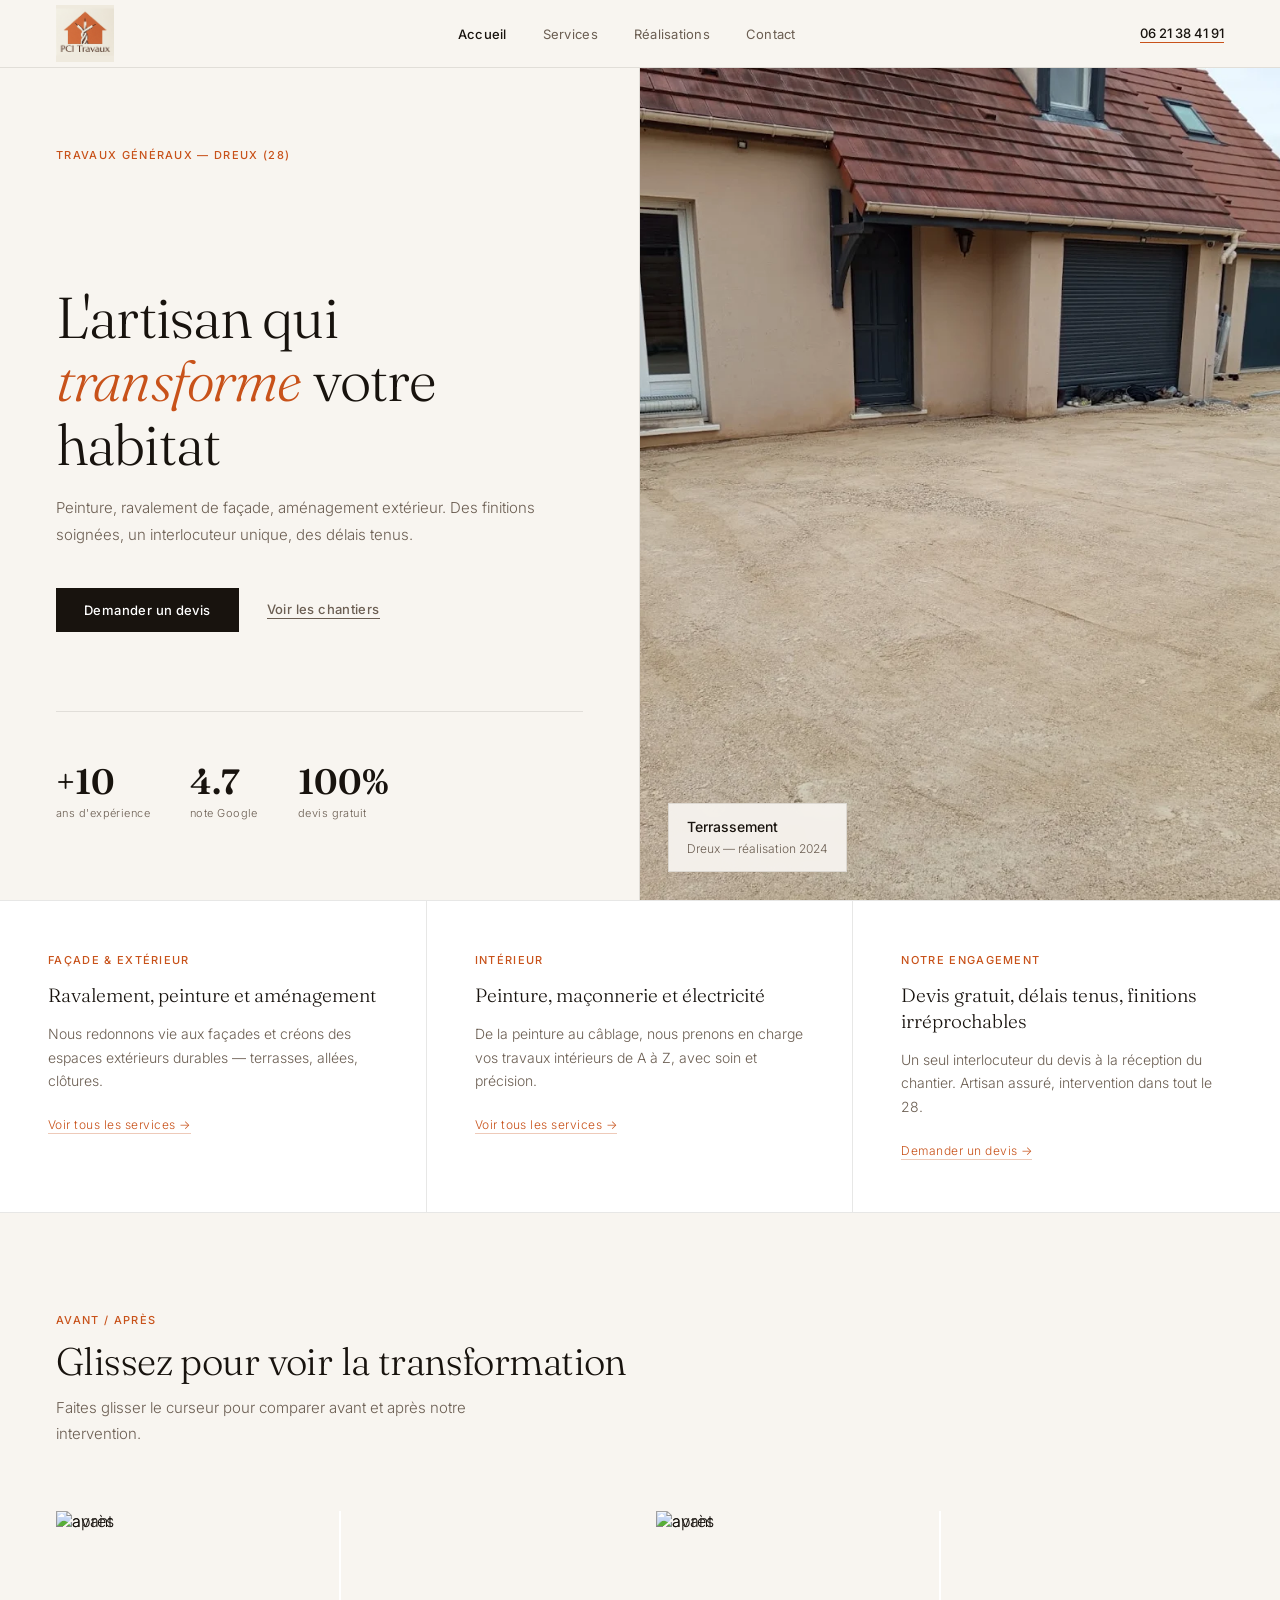
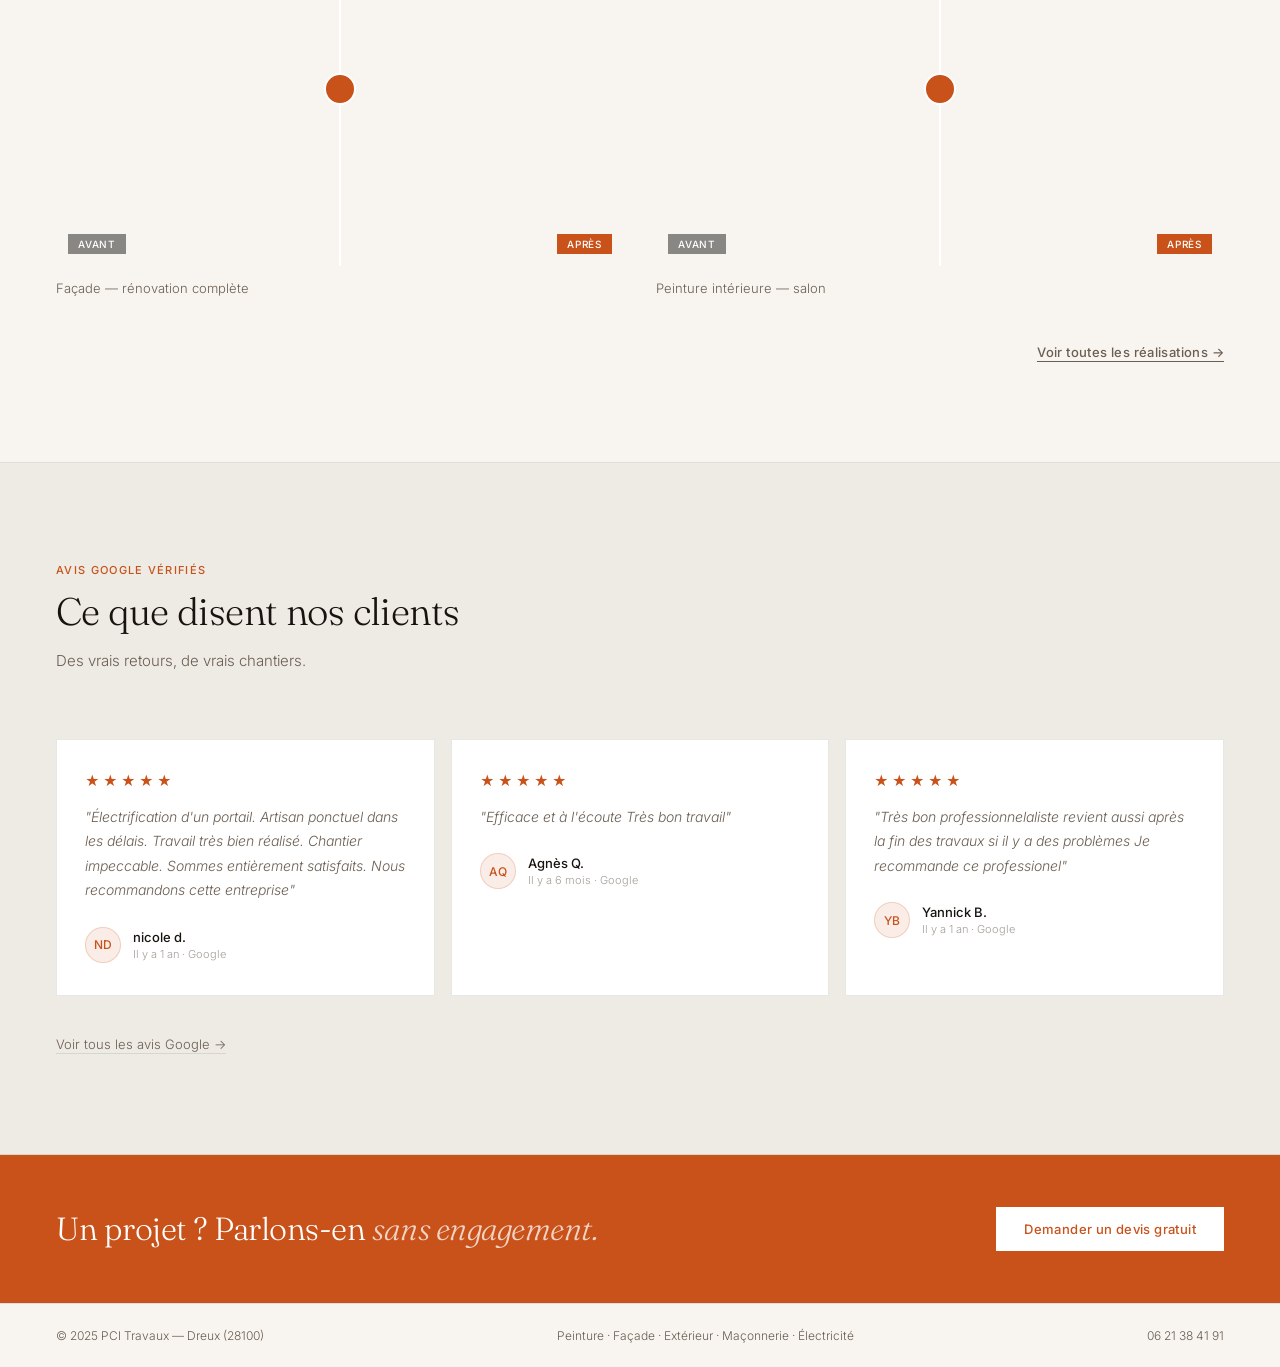
==== index.html @ 15e11863 "premier commit" ====
<!DOCTYPE html>
<html lang="fr">
<head>
<meta charset="UTF-8">
<meta name="viewport" content="width=device-width, initial-scale=1.0">
<title>PCI Travaux — Peinture, Façade, Aménagement à Dreux</title>
<link rel="stylesheet" href="style.css">
<style>

/* ── NAV LOGO IMAGE ── */
nav .logo {
  height: var(--nav-h);
  padding: 10px 0;
  display: flex;
  align-items: center;
}
nav .logo img {
  height: 120%;
  width: auto;
  display: block;
  object-fit: contain;
}

/* ── HERO ── */
.hero {
  display: grid;
  grid-template-columns: 1fr 1fr;
  min-height: calc(100vh - var(--nav-h));
}
.hero-left {
  padding: 80px 56px;
  display: flex;
  flex-direction: column;
  justify-content: space-between;
  border-right: 1px solid var(--line);
}
.hero-left h1 { margin: 2rem 0 1.2rem; }
.hero-left .lead { margin-bottom: 2.5rem; }
.hero-actions { display: flex; align-items: center; gap: 28px; }
.hero-stats {
  display: flex;
  gap: 40px;
  padding-top: 3rem;
  border-top: 1px solid var(--line);
}
.stat-num {
  display: block;
  font-family: 'Fraunces', serif;
  font-size: 2.2rem;
  font-weight: 600;
  color: var(--dark);
}
.stat-lbl {
  display: block;
  font-size: 11px;
  color: var(--mid);
  letter-spacing: .04em;
  margin-top: 3px;
}
.hero-right { position: relative; overflow: hidden; }
.hero-right img { width: 100%; height: 100%; object-fit: cover; display: block; }
.hero-caption {
  position: absolute;
  bottom: 28px; left: 28px;
  background: rgba(248,245,240,0.93);
  backdrop-filter: blur(6px);
  padding: 14px 18px;
  border: 1px solid var(--line);
}
.hero-caption strong { display: block; font-size: 14px; font-weight: 500; margin-bottom: 2px; }
.hero-caption span { font-size: 12px; color: var(--mid); }

/* ── INTRO CLAIRE — 3 colonnes ── */
.intro-band {
  display: grid;
  grid-template-columns: 1fr 1fr 1fr;
  border-top: 1px solid var(--line);
  border-bottom: 1px solid var(--line);
  background: #fff;
}
.intro-col {
  padding: 52px 48px;
  border-right: 1px solid var(--line);
}
.intro-col:last-child { border-right: none; }
.intro-col .eyebrow { margin-bottom: 1rem; }
.intro-col h3 {
  font-family: 'Fraunces', serif;
  font-size: 1.2rem;
  font-weight: 300;
  color: var(--dark);
  margin-bottom: .8rem;
  line-height: 1.35;
}
.intro-col p {
  font-size: 14px;
  color: var(--mid);
  line-height: 1.7;
}
.intro-col a {
  display: inline-block;
  margin-top: 1.5rem;
  font-size: 12px;
  color: var(--o);
  text-decoration: none;
  letter-spacing: .04em;
  border-bottom: 1px solid rgba(200,82,26,.3);
  padding-bottom: 1px;
  transition: border-color .15s;
}
.intro-col a:hover { border-color: var(--o); }

/* ── AVANT/APRÈS ── */
.ba-section {
  padding: 100px 56px;
  border-bottom: 1px solid var(--line);
  background: var(--bg);
}
.ba-section h2 { margin: .8rem 0 .8rem; }
.ba-section .lead { margin-bottom: 4rem; max-width: 480px; }

.ba-grid {
  display: grid;
  grid-template-columns: 1fr 1fr;
  gap: 32px;
}
.ba-wrap {
  position: relative;
  aspect-ratio: 16/10;
  overflow: hidden;
  cursor: col-resize;
  user-select: none;
}
.ba-before, .ba-after { position: absolute; inset: 0; }
.ba-after { clip-path: inset(0 50% 0 0); }
.ba-before img, .ba-after img {
  width: 100%; height: 100%;
  object-fit: cover;
  display: block;
  pointer-events: none;
}
.ba-handle {
  position: absolute; top: 0; bottom: 0;
  width: 2px; background: #fff;
  left: 50%; transform: translateX(-50%); z-index: 4;
}
.ba-handle::after {
  content: '';
  position: absolute; top: 50%; left: 50%;
  transform: translate(-50%, -50%);
  width: 32px; height: 32px;
  border-radius: 50%;
  background: var(--o); border: 2px solid #fff;
}
.ba-lbl {
  position: absolute; bottom: 12px;
  font-size: 10px; font-weight: 500;
  letter-spacing: .08em; text-transform: uppercase;
  padding: 4px 10px; color: #fff; z-index: 5;
}
.ba-lbl.b { left: 12px; background: rgba(0,0,0,.45); }
.ba-lbl.a { right: 12px; background: var(--o); }
.ba-title { margin-top: 14px; font-size: 13px; color: var(--mid); }
.ba-footer { margin-top: 3rem; display: flex; justify-content: flex-end; }

/* ── AVIS — fond pierre claire ── */
.reviews-section {
  background: #EEEAE4;
  padding: 100px 56px;
  border-bottom: 1px solid var(--line);
}
.reviews-section .eyebrow { color: var(--o); }
.reviews-section h2 { color: var(--dark); margin: .8rem 0 1rem; }
.reviews-section .lead { color: var(--mid); margin-bottom: 4rem; }

.r-grid {
  display: grid;
  grid-template-columns: repeat(3, 1fr);
  gap: 16px;
}
.r-card {
  background: #fff;
  padding: 32px 28px;
  border: 1px solid var(--line);
}
.r-stars { color: var(--o); font-size: 14px; letter-spacing: 3px; margin-bottom: 16px; }
.r-text {
  font-size: 14px;
  color: var(--mid);
  line-height: 1.75;
  font-style: italic;
  margin-bottom: 24px;
}
.r-author { display: flex; align-items: center; gap: 12px; }
.r-av {
  width: 36px; height: 36px;
  border-radius: 50%;
  background: rgba(200,82,26,.1);
  font-size: 12px; font-weight: 500;
  color: var(--o);
  display: flex; align-items: center; justify-content: center;
  flex-shrink: 0;
  border: 1px solid rgba(200,82,26,.2);
}
.r-name { font-size: 13px; font-weight: 500; color: var(--dark); }
.r-date { font-size: 11px; color: var(--mid); margin-top: 2px; opacity: .6; }
.r-more {
  display: inline-flex;
  align-items: center;
  gap: 6px;
  margin-top: 2.5rem;
  font-size: 13px;
  color: var(--mid);
  text-decoration: none;
  border-bottom: 1px solid var(--line);
  padding-bottom: 1px;
  transition: color .15s;
}
.r-more:hover { color: var(--dark); }

/* ── CTA ── */
.cta-band {
  display: flex;
  align-items: center;
  justify-content: space-between;
  padding: 52px 56px;
  background: var(--o);
}
.cta-band h2 {
  font-size: clamp(1.4rem, 2.5vw, 2rem);
  color: #fff;
}
.cta-band h2 span {
  font-style: italic;
  opacity: .75;
}
.btn-cta {
  display: inline-block;
  padding: 14px 28px;
  background: #fff;
  color: var(--o);
  font-size: 13px;
  font-weight: 500;
  letter-spacing: .03em;
  text-decoration: none;
  transition: background .2s, color .2s;
  white-space: nowrap;
  flex-shrink: 0;
}
.btn-cta:hover { background: var(--dark); color: #fff; }

/* ── RESPONSIVE ── */
@media (max-width: 900px) {
  .hero { grid-template-columns: 1fr; }
  .hero-left { padding: 48px 20px; border-right: none; }
  .hero-right { height: 260px; }
  .intro-band { grid-template-columns: 1fr; }
  .intro-col { padding: 36px 20px; border-right: none; border-bottom: 1px solid var(--line); }
  .ba-section, .reviews-section { padding: 60px 20px; }
  .ba-grid { grid-template-columns: 1fr; gap: 40px; }
  .r-grid { grid-template-columns: 1fr; }
  .cta-band { flex-direction: column; gap: 24px; text-align: center; padding: 40px 20px; }
}
</style>
</head>
<body>

<nav>
  <a href="index.html" class="logo">
    <img src="/img/logo pci.png" alt="PCI Travaux">
  </a>
  <ul class="nav-links">
    <li><a href="index.html" class="active">Accueil</a></li>
    <li><a href="services.html">Services</a></li>
    <li><a href="realisations.html">Réalisations</a></li>
    <li><a href="contact.html">Contact</a></li>
  </ul>
  <a href="tel:0621384191" class="nav-tel">06 21 38 41 91</a>
</nav>

<!-- HERO -->
<section class="hero">
  <div class="hero-left">
    <span class="eyebrow">Travaux généraux — Dreux (28)</span>
    <div>
      <h1>L'artisan qui <i>transforme</i> votre habitat</h1>
      <p class="lead">Peinture, ravalement de façade, aménagement extérieur. Des finitions soignées, un interlocuteur unique, des délais tenus.</p>
      <div class="hero-actions">
        <a href="contact.html" class="btn btn-dark">Demander un devis</a>
        <a href="realisations.html" class="btn btn-ghost">Voir les chantiers</a>
      </div>
    </div>
    <div class="hero-stats">
      <div><span class="stat-num">+10</span><span class="stat-lbl">ans d'expérience</span></div>
      <div><span class="stat-num">4.7</span><span class="stat-lbl">note Google</span></div>
      <div><span class="stat-num">100%</span><span class="stat-lbl">devis gratuit</span></div>
    </div>
  </div>
  <div class="hero-right">
    <img src="/img/hero.webp" alt="Terrassement PCI Travaux">
    <div class="hero-caption">
      <strong>Terrassement</strong>
      <span>Dreux — réalisation 2024</span>
    </div>
  </div>
</section>

<!-- INTRO CLAIRE — 3 colonnes -->
<div class="intro-band">
  <div class="intro-col">
    <div class="eyebrow">Façade & extérieur</div>
    <h3>Ravalement, peinture et aménagement</h3>
    <p>Nous redonnons vie aux façades et créons des espaces extérieurs durables — terrasses, allées, clôtures.</p>
    <a href="services.html">Voir tous les services →</a>
  </div>
  <div class="intro-col">
    <div class="eyebrow">Intérieur</div>
    <h3>Peinture, maçonnerie et électricité</h3>
    <p>De la peinture au câblage, nous prenons en charge vos travaux intérieurs de A à Z, avec soin et précision.</p>
    <a href="services.html">Voir tous les services →</a>
  </div>
  <div class="intro-col">
    <div class="eyebrow">Notre engagement</div>
    <h3>Devis gratuit, délais tenus, finitions irréprochables</h3>
    <p>Un seul interlocuteur du devis à la réception du chantier. Artisan assuré, intervention dans tout le 28.</p>
    <a href="contact.html">Demander un devis →</a>
  </div>
</div>

<!-- AVANT/APRÈS -->
<section class="ba-section">
  <div class="eyebrow">Avant / après</div>
  <h2>Glissez pour voir la transformation</h2>
  <p class="lead">Faites glisser le curseur pour comparer avant et après notre intervention.</p>

  <div class="ba-grid">
    <div class="ba-block">
      <div class="ba-wrap" id="s1">
        <div class="ba-before"><img src="https://images.unsplash.com/photo-1558618666-fcd25c85cd64?w=900&q=80&fit=crop" alt="avant"></div>
        <div class="ba-after" id="a1"><img src="https://images.unsplash.com/photo-1562259929-b4e1fd3aef09?w=900&q=80&fit=crop" alt="après"></div>
        <span class="ba-lbl b">Avant</span><span class="ba-lbl a">Après</span>
        <div class="ba-handle" id="h1"></div>
      </div>
      <div class="ba-title">Façade — rénovation complète</div>
    </div>

    <div class="ba-block">
      <div class="ba-wrap" id="s2">
        <div class="ba-before"><img src="https://images.unsplash.com/photo-1589939705384-5185137a7f0f?w=900&q=80&fit=crop" alt="avant"></div>
        <div class="ba-after" id="a2"><img src="https://images.unsplash.com/photo-1586023492125-27b2c045efd7?w=900&q=80&fit=crop" alt="après"></div>
        <span class="ba-lbl b">Avant</span><span class="ba-lbl a">Après</span>
        <div class="ba-handle" id="h2"></div>
      </div>
      <div class="ba-title">Peinture intérieure — salon</div>
    </div>
  </div>

  <div class="ba-footer">
    <a href="realisations.html" class="btn btn-ghost">Voir toutes les réalisations →</a>
  </div>
</section>

<!-- AVIS -->
<section class="reviews-section">
  <div class="eyebrow">Avis Google vérifiés</div>
  <h2>Ce que disent nos clients</h2>
  <p class="lead">Des vrais retours, de vrais chantiers.</p>
  <div class="r-grid">
    <div class="r-card">
      <div class="r-stars">★★★★★</div>
      <p class="r-text">"Électrification d'un portail. Artisan ponctuel dans les délais. Travail très bien réalisé. Chantier impeccable.
Sommes entièrement satisfaits.
Nous recommandons cette entreprise"</p>
      <div class="r-author">
        <div class="r-av">ND</div>
        <div><div class="r-name">nicole d.</div><div class="r-date">Il y a 1 an · Google</div></div>
      </div>
    </div>
    <div class="r-card">
      <div class="r-stars">★★★★★</div>
      <p class="r-text">"Efficace et à l'écoute Très bon travail"</p>
      <div class="r-author">
        <div class="r-av">AQ</div>
        <div><div class="r-name">Agnès Q.</div><div class="r-date">Il y a 6 mois · Google</div></div>
      </div>
    </div>
    <div class="r-card">
      <div class="r-stars">★★★★★</div>
      <p class="r-text">"Très bon professionnelaliste revient aussi après la fin des travaux si il y a des problèmes Je recommande ce professionel"</p>
      <div class="r-author">
        <div class="r-av">YB</div>
        <div><div class="r-name">Yannick B.</div><div class="r-date">Il y a 1 an · Google</div></div>
      </div>
    </div>
  </div>
  <a href="https://www.google.com/search?q=PCI+Travaux+Dreux" target="_blank" class="r-more">Voir tous les avis Google →</a>
</section>

<!-- CTA -->
<div class="cta-band">
  <h2>Un projet ? Parlons-en <span>sans engagement.</span></h2>
  <a href="contact.html" class="btn-cta">Demander un devis gratuit</a>
</div>

<footer>
  <span>© 2025 PCI Travaux — Dreux (28100)</span>
  <span>Peinture · Façade · Extérieur · Maçonnerie · Électricité</span>
  <a href="tel:0621384191">06 21 38 41 91</a>
</footer>

<script>
function initSlider(wrapId, afterId, handleId) {
  const wrap = document.getElementById(wrapId);
  const after = document.getElementById(afterId);
  const handle = document.getElementById(handleId);
  if (!wrap || !after || !handle) return;
  let dragging = false;
  function set(x) {
    const r = wrap.getBoundingClientRect();
    let p = Math.max(2, Math.min(98, (x - r.left) / r.width * 100));
    after.style.clipPath = 'inset(0 ' + (100 - p) + '% 0 0)';
    handle.style.left = p + '%';
  }
  wrap.addEventListener('mousedown', e => { dragging = true; set(e.clientX); });
  wrap.addEventListener('touchstart', e => { dragging = true; set(e.touches[0].clientX); }, { passive: true });
  document.addEventListener('mousemove', e => { if (dragging) set(e.clientX); });
  document.addEventListener('touchmove', e => { if (dragging) set(e.touches[0].clientX); }, { passive: true });
  document.addEventListener('mouseup', () => dragging = false);
  document.addEventListener('touchend', () => dragging = false);
}
initSlider('s1', 'a1', 'h1');
initSlider('s2', 'a2', 'h2');
</script>
</body>
</html>
---- style.css ----
@import url('https://fonts.googleapis.com/css2?family=Fraunces:ital,wght@0,300;0,600;1,300&family=Inter:wght@300;400;500&display=swap');

*, *::before, *::after { margin: 0; padding: 0; box-sizing: border-box; }

:root {
  --o: #C8521A;
  --o2: #A33E0E;
  --bg: #F8F5F0;
  --dark: #18130E;
  --mid: #6B5E52;
  --line: rgba(24,19,14,0.1);
  --nav-h: 68px;
}

html { scroll-behavior: smooth; }

body {
  font-family: 'Inter', sans-serif;
  background: var(--bg);
  color: var(--dark);
  font-weight: 300;
  overflow-x: hidden;
}

/* ── NAV ── */
nav {
  position: sticky;
  top: 0;
  z-index: 100;
  height: var(--nav-h);
  display: flex;
  align-items: center;
  justify-content: space-between;
  padding: 0 56px;
  background: rgba(248,245,240,0.97);
  backdrop-filter: blur(10px);
  border-bottom: 1px solid var(--line);
}

.logo {
  font-family: 'Fraunces', serif;
  font-weight: 600;
  font-size: 17px;
  color: var(--dark);
  text-decoration: none;
  display: flex;
  align-items: center;
  gap: 10px;
}
.logo-dot {
  width: 8px; height: 8px;
  background: var(--o);
  border-radius: 50%;
  flex-shrink: 0;
}

.nav-links {
  display: flex;
  gap: 0;
  list-style: none;
}
.nav-links a {
  display: block;
  padding: 8px 18px;
  text-decoration: none;
  color: var(--mid);
  font-size: 13px;
  font-weight: 400;
  letter-spacing: .02em;
  transition: color .15s;
  border-radius: 4px;
}
.nav-links a:hover,
.nav-links a.active {
  color: var(--dark);
}
.nav-links a.active {
  font-weight: 500;
}

.nav-tel {
  font-size: 13px;
  font-weight: 500;
  color: var(--dark);
  text-decoration: none;
  border-bottom: 1px solid var(--o);
  padding-bottom: 1px;
  transition: color .15s;
}
.nav-tel:hover { color: var(--o); }

/* ── TYPO HELPERS ── */
.eyebrow {
  font-size: 11px;
  font-weight: 500;
  letter-spacing: .12em;
  text-transform: uppercase;
  color: var(--o);
  margin-bottom: .8rem;
}

h1, h2 {
  font-family: 'Fraunces', serif;
  font-weight: 300;
  letter-spacing: -.015em;
  line-height: 1.1;
}
h1 { font-size: clamp(2.6rem, 4.5vw, 4rem); }
h2 { font-size: clamp(1.8rem, 3vw, 2.6rem); }
h1 i, h2 i { font-style: italic; color: var(--o); }

p.lead {
  font-size: 15px;
  color: var(--mid);
  line-height: 1.75;
  max-width: 520px;
}

/* ── BUTTONS ── */
.btn {
  display: inline-block;
  padding: 14px 28px;
  font-size: 13px;
  font-weight: 500;
  letter-spacing: .03em;
  text-decoration: none;
  transition: background .2s, color .2s;
  cursor: pointer;
  border: none;
  font-family: 'Inter', sans-serif;
}
.btn-dark { background: var(--dark); color: #fff; }
.btn-dark:hover { background: var(--o); }
.btn-ghost {
  background: transparent;
  color: var(--mid);
  border-bottom: 1px solid currentColor;
  padding: 0 0 1px;
}
.btn-ghost:hover { color: var(--dark); }

/* ── DIVIDER LINE ── */
hr { border: none; border-top: 1px solid var(--line); }

/* ── FOOTER ── */
footer {
  padding: 24px 56px;
  border-top: 1px solid var(--line);
  display: flex;
  justify-content: space-between;
  align-items: center;
  font-size: 12px;
  color: var(--mid);
}
footer a { color: var(--mid); text-decoration: none; }
footer a:hover { color: var(--dark); }

/* ── RESPONSIVE ── */
@media (max-width: 900px) {
  nav { padding: 0 20px; }
  .nav-links { display: none; }
  footer { flex-direction: column; gap: 8px; text-align: center; padding: 20px; }
}
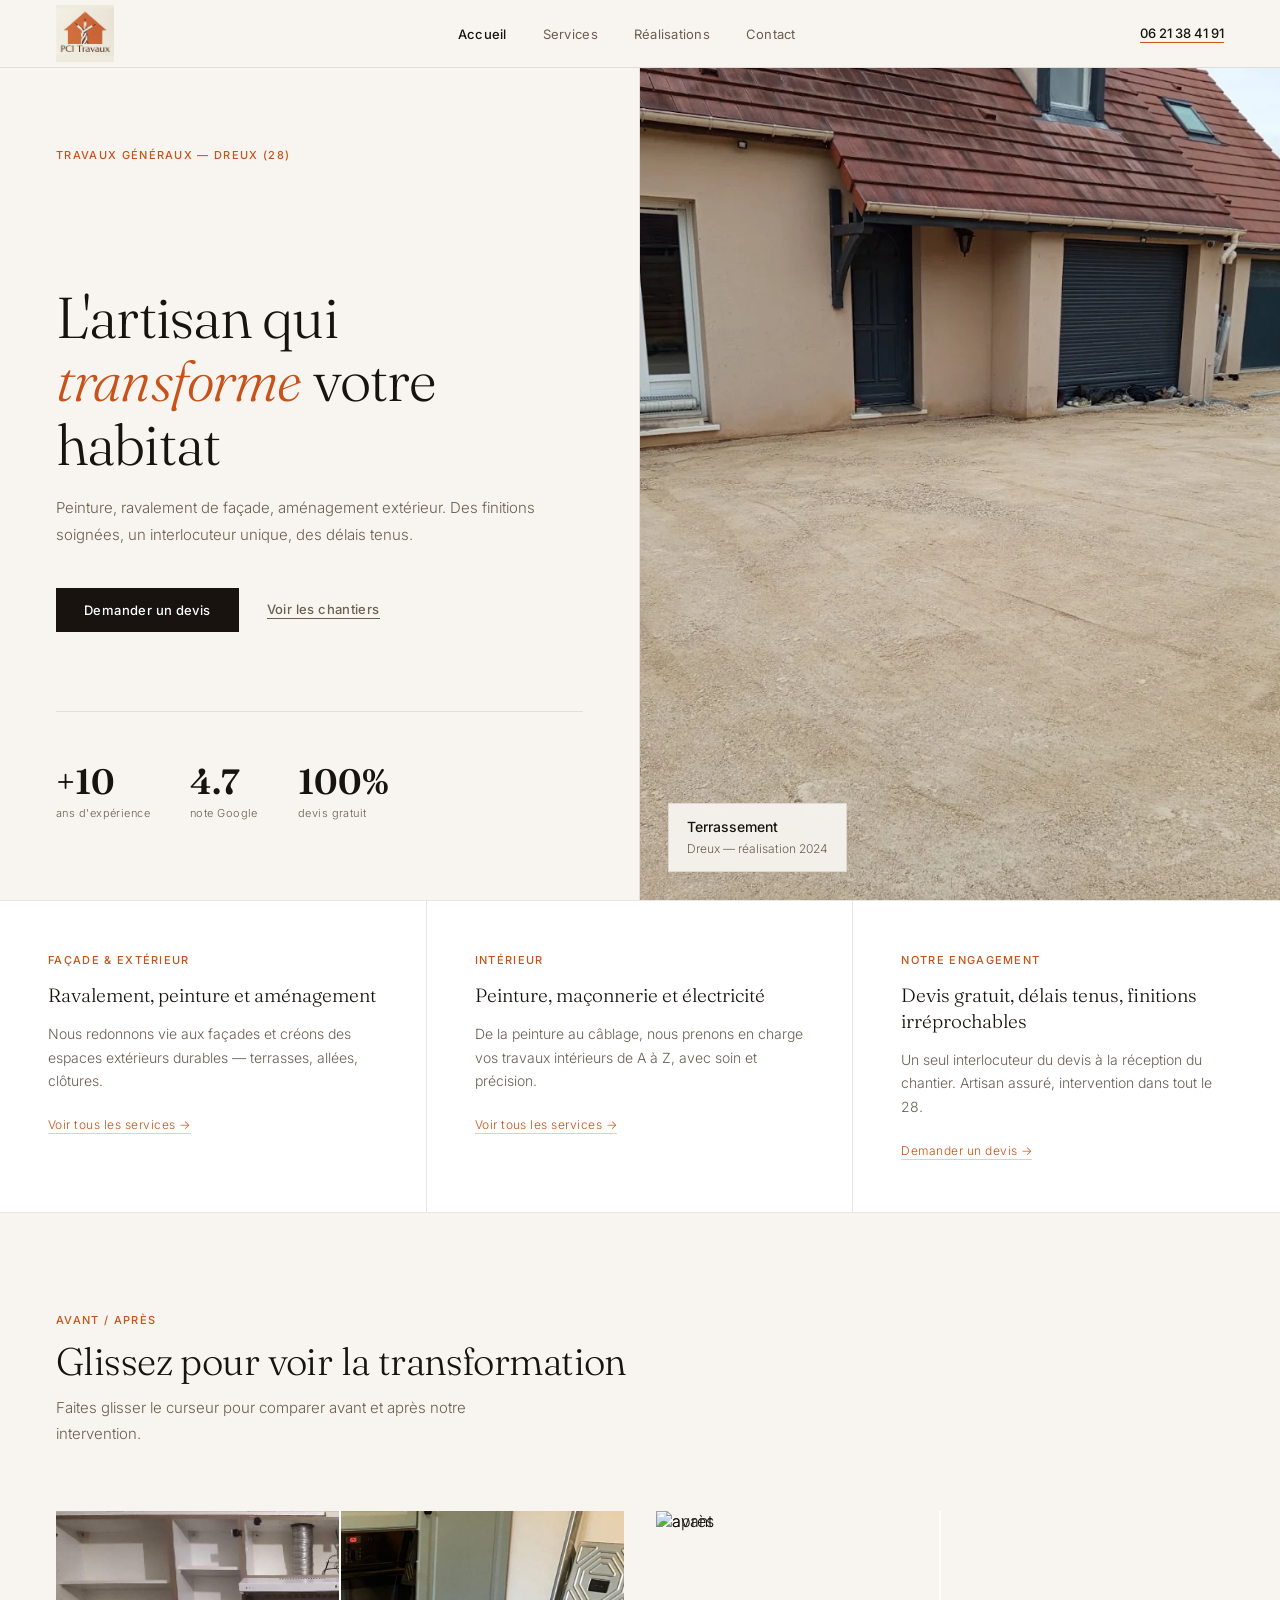
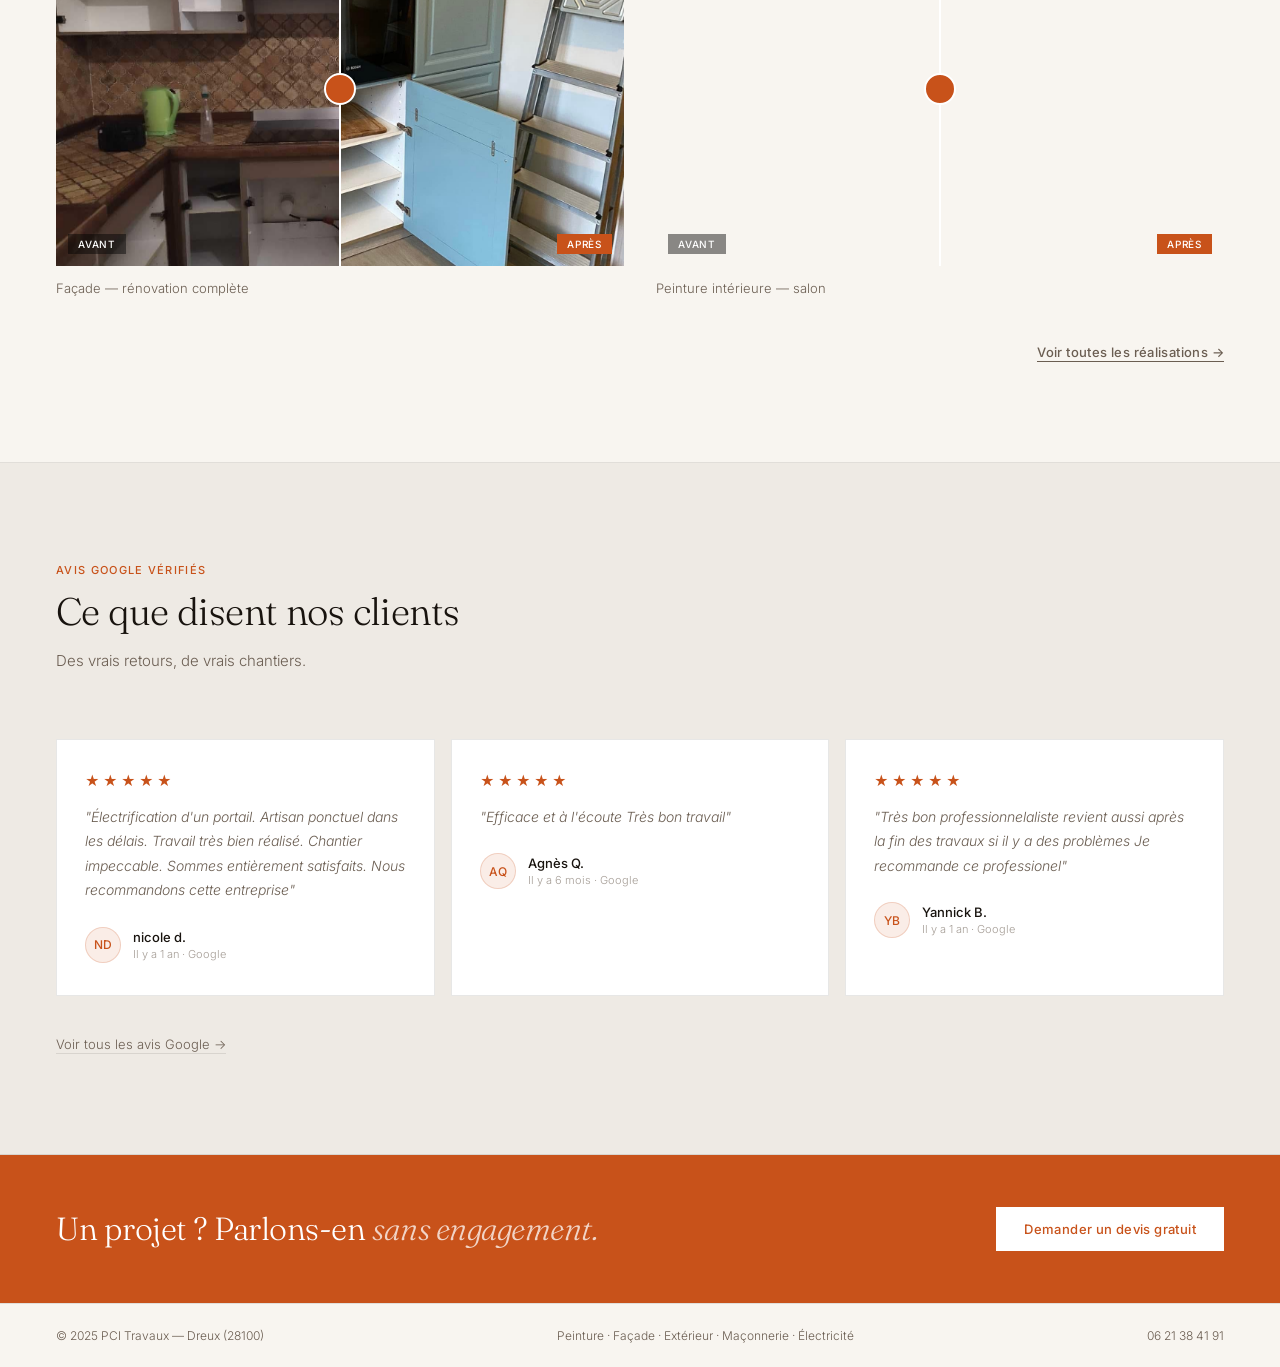
==== commit e168b6f9: "ajout photo" ====
--- a/index.html
+++ b/index.html
@@ -336,8 +336,8 @@
   <div class="ba-grid">
     <div class="ba-block">
       <div class="ba-wrap" id="s1">
-        <div class="ba-before"><img src="https://images.unsplash.com/photo-1558618666-fcd25c85cd64?w=900&q=80&fit=crop" alt="avant"></div>
-        <div class="ba-after" id="a1"><img src="https://images.unsplash.com/photo-1562259929-b4e1fd3aef09?w=900&q=80&fit=crop" alt="après"></div>
+        <div class="ba-before"><img src="/img/img_6.JPG" alt="avant"></div>
+        <div class="ba-after" id="a1"><img src="/img/img_3.JPG" alt="après"></div>
         <span class="ba-lbl b">Avant</span><span class="ba-lbl a">Après</span>
         <div class="ba-handle" id="h1"></div>
       </div>
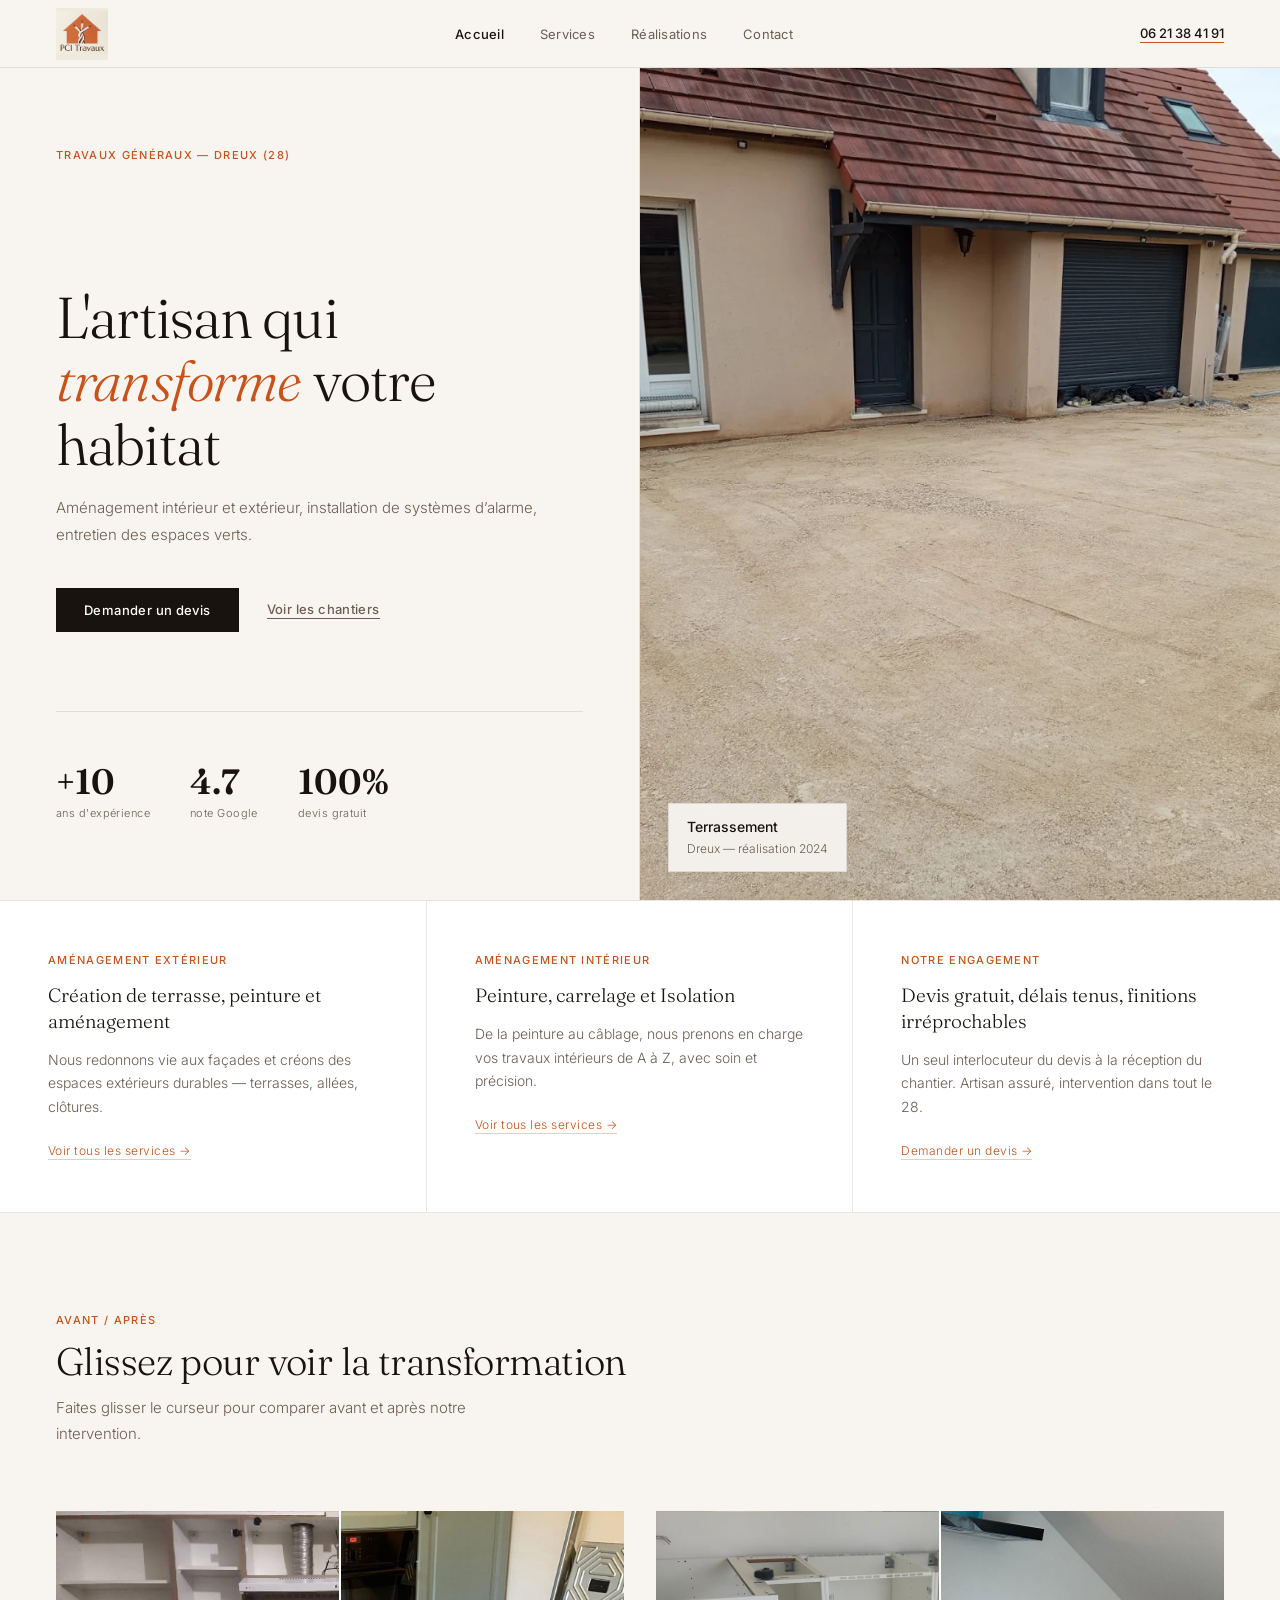
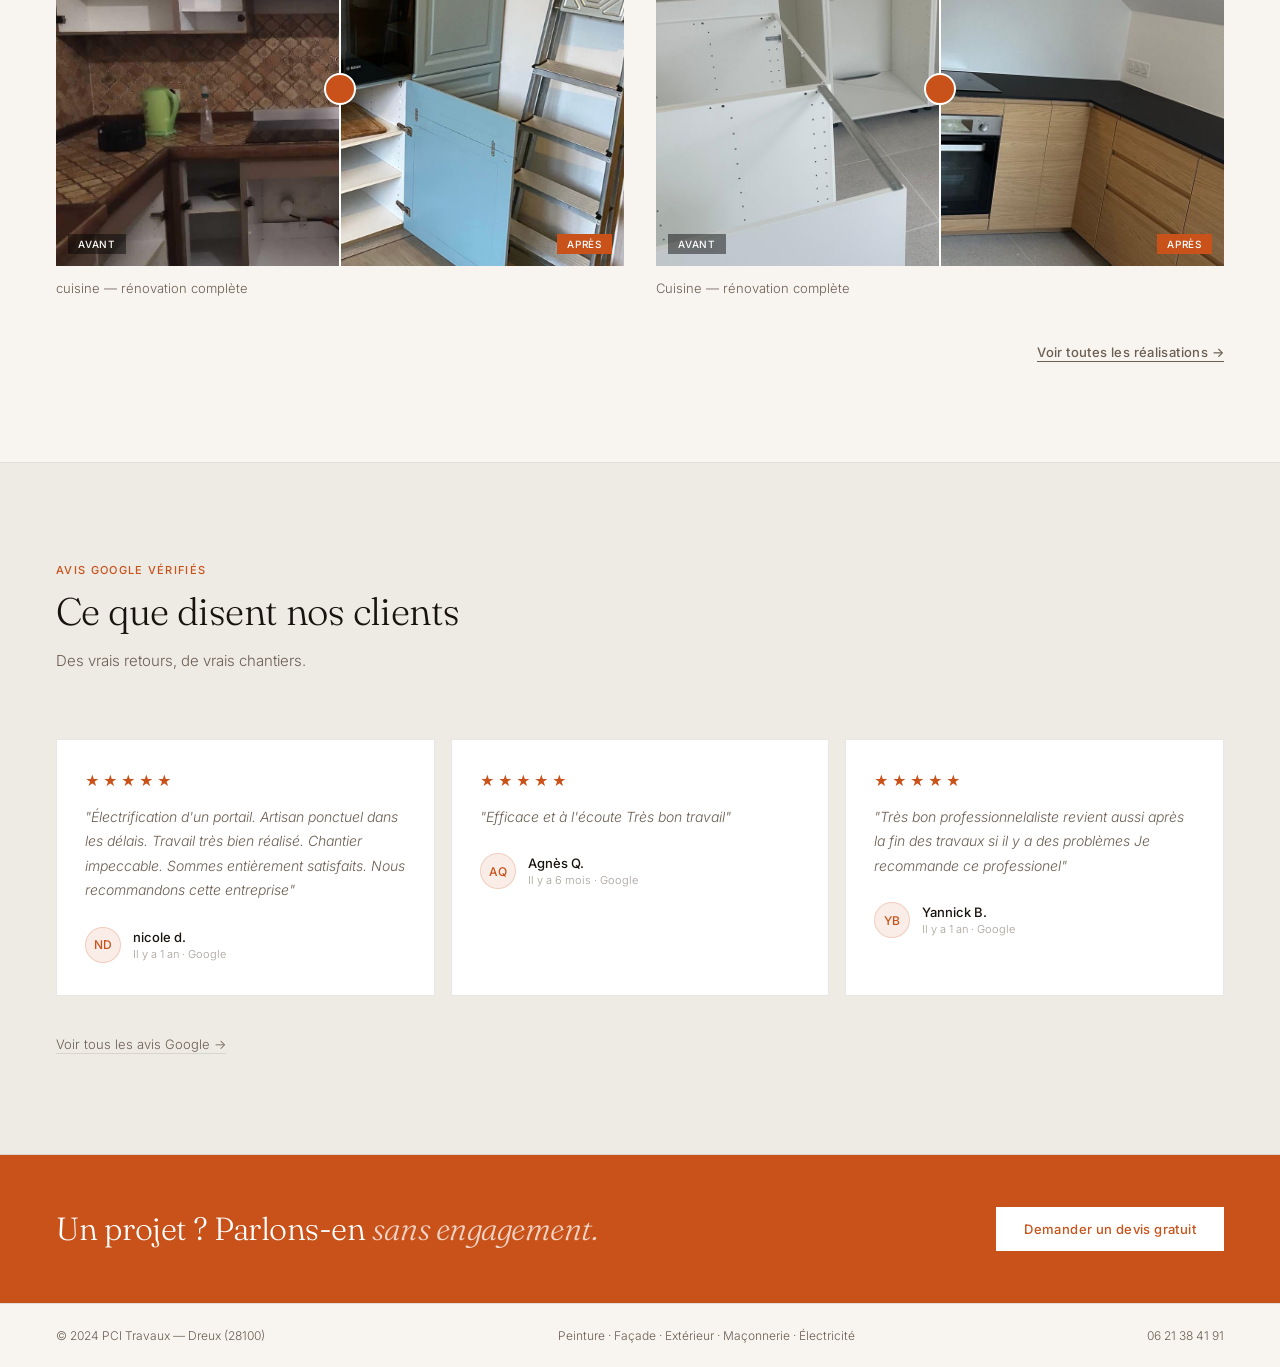
==== commit 18ed2959: "maj" ====
--- a/index.html
+++ b/index.html
@@ -284,7 +284,7 @@
     <span class="eyebrow">Travaux généraux — Dreux (28)</span>
     <div>
       <h1>L'artisan qui <i>transforme</i> votre habitat</h1>
-      <p class="lead">Peinture, ravalement de façade, aménagement extérieur. Des finitions soignées, un interlocuteur unique, des délais tenus.</p>
+      <p class="lead">Aménagement intérieur et extérieur, installation de systèmes d’alarme, entretien des espaces verts.</p>
       <div class="hero-actions">
         <a href="contact.html" class="btn btn-dark">Demander un devis</a>
         <a href="realisations.html" class="btn btn-ghost">Voir les chantiers</a>
@@ -308,14 +308,14 @@
 <!-- INTRO CLAIRE — 3 colonnes -->
 <div class="intro-band">
   <div class="intro-col">
-    <div class="eyebrow">Façade & extérieur</div>
-    <h3>Ravalement, peinture et aménagement</h3>
+    <div class="eyebrow">Aménagement extérieur</div>
+    <h3>Création de terrasse, peinture et aménagement</h3>
     <p>Nous redonnons vie aux façades et créons des espaces extérieurs durables — terrasses, allées, clôtures.</p>
     <a href="services.html">Voir tous les services →</a>
   </div>
   <div class="intro-col">
-    <div class="eyebrow">Intérieur</div>
-    <h3>Peinture, maçonnerie et électricité</h3>
+    <div class="eyebrow">Aménagement intérieur</div>
+    <h3>Peinture, carrelage et Isolation </h3>
     <p>De la peinture au câblage, nous prenons en charge vos travaux intérieurs de A à Z, avec soin et précision.</p>
     <a href="services.html">Voir tous les services →</a>
   </div>
@@ -341,17 +341,17 @@
         <span class="ba-lbl b">Avant</span><span class="ba-lbl a">Après</span>
         <div class="ba-handle" id="h1"></div>
       </div>
-      <div class="ba-title">Façade — rénovation complète</div>
+      <div class="ba-title">cuisine  — rénovation complète</div>
     </div>
 
     <div class="ba-block">
       <div class="ba-wrap" id="s2">
-        <div class="ba-before"><img src="https://images.unsplash.com/photo-1589939705384-5185137a7f0f?w=900&q=80&fit=crop" alt="avant"></div>
-        <div class="ba-after" id="a2"><img src="https://images.unsplash.com/photo-1586023492125-27b2c045efd7?w=900&q=80&fit=crop" alt="après"></div>
+        <div class="ba-before"><img src="/img/img_15.JPG" alt="avant"></div>
+        <div class="ba-after" id="a2"><img src="/img/img_20.JPG" alt="après"></div>
         <span class="ba-lbl b">Avant</span><span class="ba-lbl a">Après</span>
         <div class="ba-handle" id="h2"></div>
       </div>
-      <div class="ba-title">Peinture intérieure — salon</div>
+      <div class="ba-title">Cuisine  — rénovation complète</div>
     </div>
   </div>
 
@@ -403,7 +403,7 @@
 </div>
 
 <footer>
-  <span>© 2025 PCI Travaux — Dreux (28100)</span>
+  <span>© 2024 PCI Travaux — Dreux (28100)</span>
   <span>Peinture · Façade · Extérieur · Maçonnerie · Électricité</span>
   <a href="tel:0621384191">06 21 38 41 91</a>
 </footer>
--- a/style.css
+++ b/style.css
@@ -46,6 +46,12 @@
   display: flex;
   align-items: center;
   gap: 10px;
+}
+/* Ensure logo image fits the nav height and keeps aspect ratio */
+.logo img {
+  max-height: calc(var(--nav-h) - 16px);
+  width: auto;
+  display: block;
 }
 .logo-dot {
   width: 8px; height: 8px;
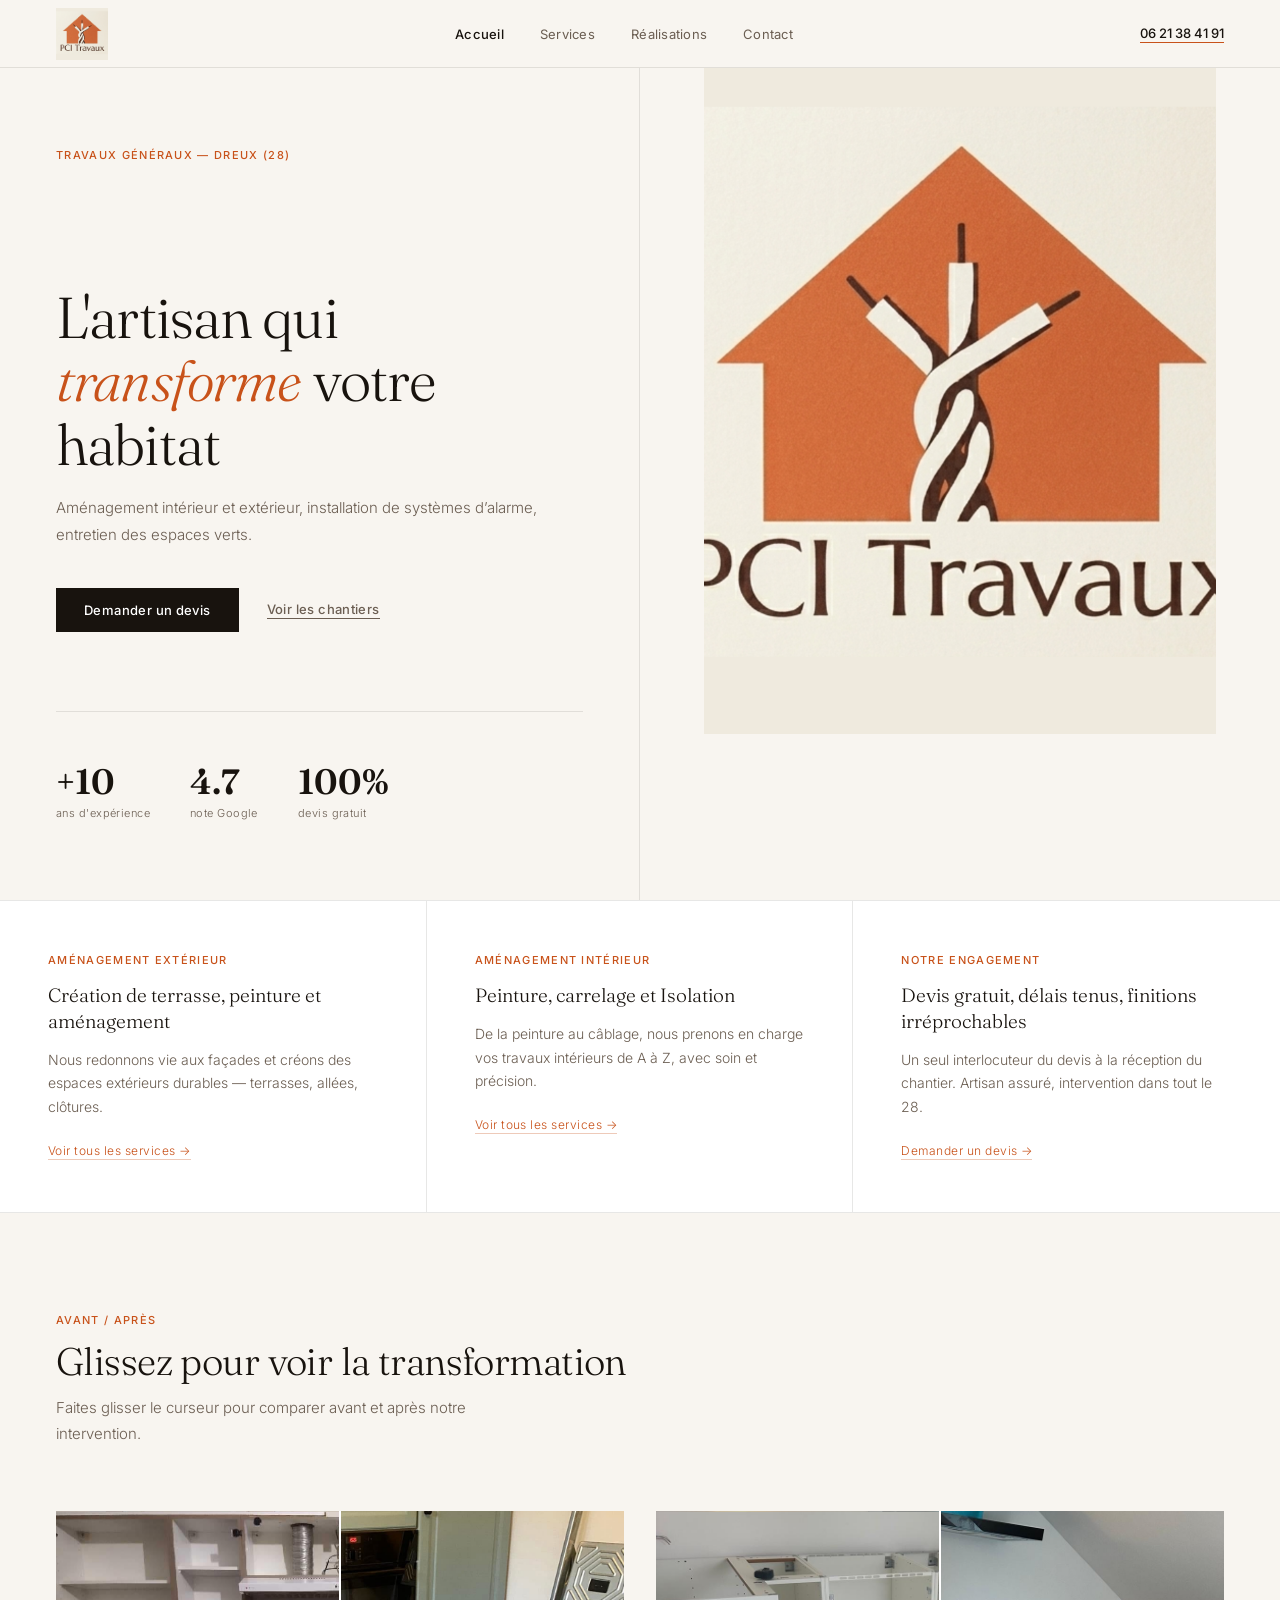
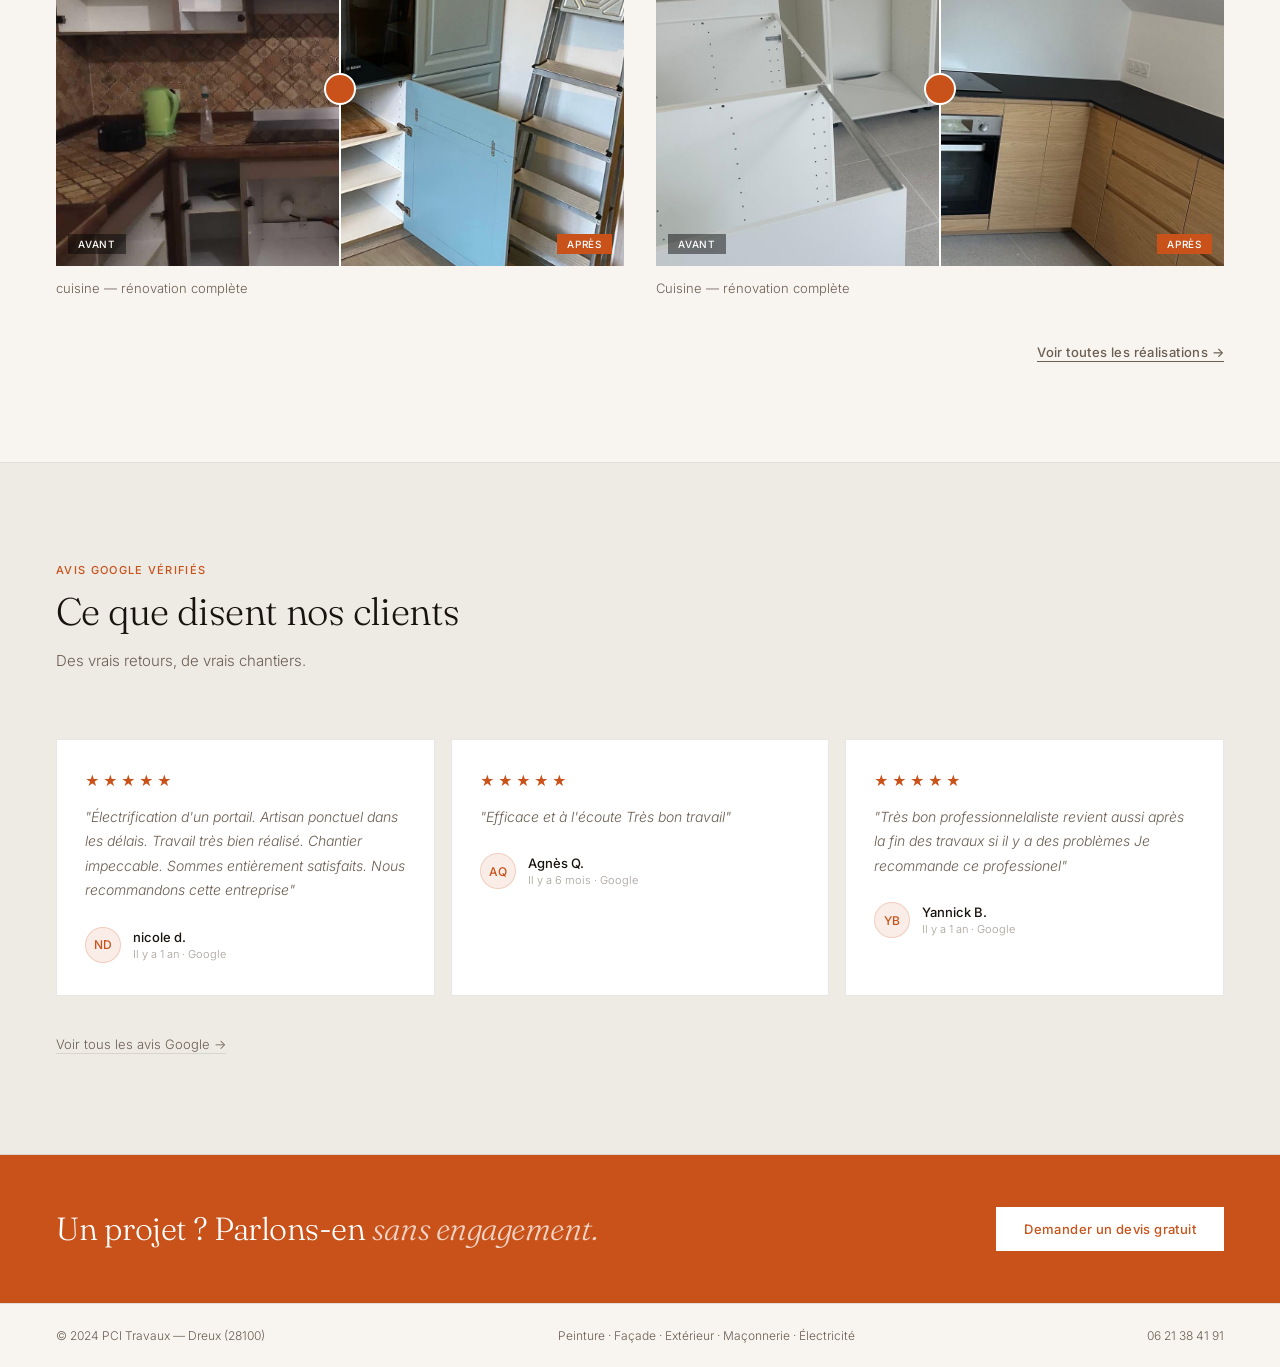
==== commit f6d3e626: "maj2" ====
--- a/index.html
+++ b/index.html
@@ -297,11 +297,7 @@
     </div>
   </div>
   <div class="hero-right">
-    <img src="/img/hero.webp" alt="Terrassement PCI Travaux">
-    <div class="hero-caption">
-      <strong>Terrassement</strong>
-      <span>Dreux — réalisation 2024</span>
-    </div>
+    <img src="/img/logo pci.png" alt="Terrassement PCI Travaux" style="width: 80%; height: 80%; object-fit: cover; text-align: center; margin: 0 auto; display: block;">
   </div>
 </section>
 
